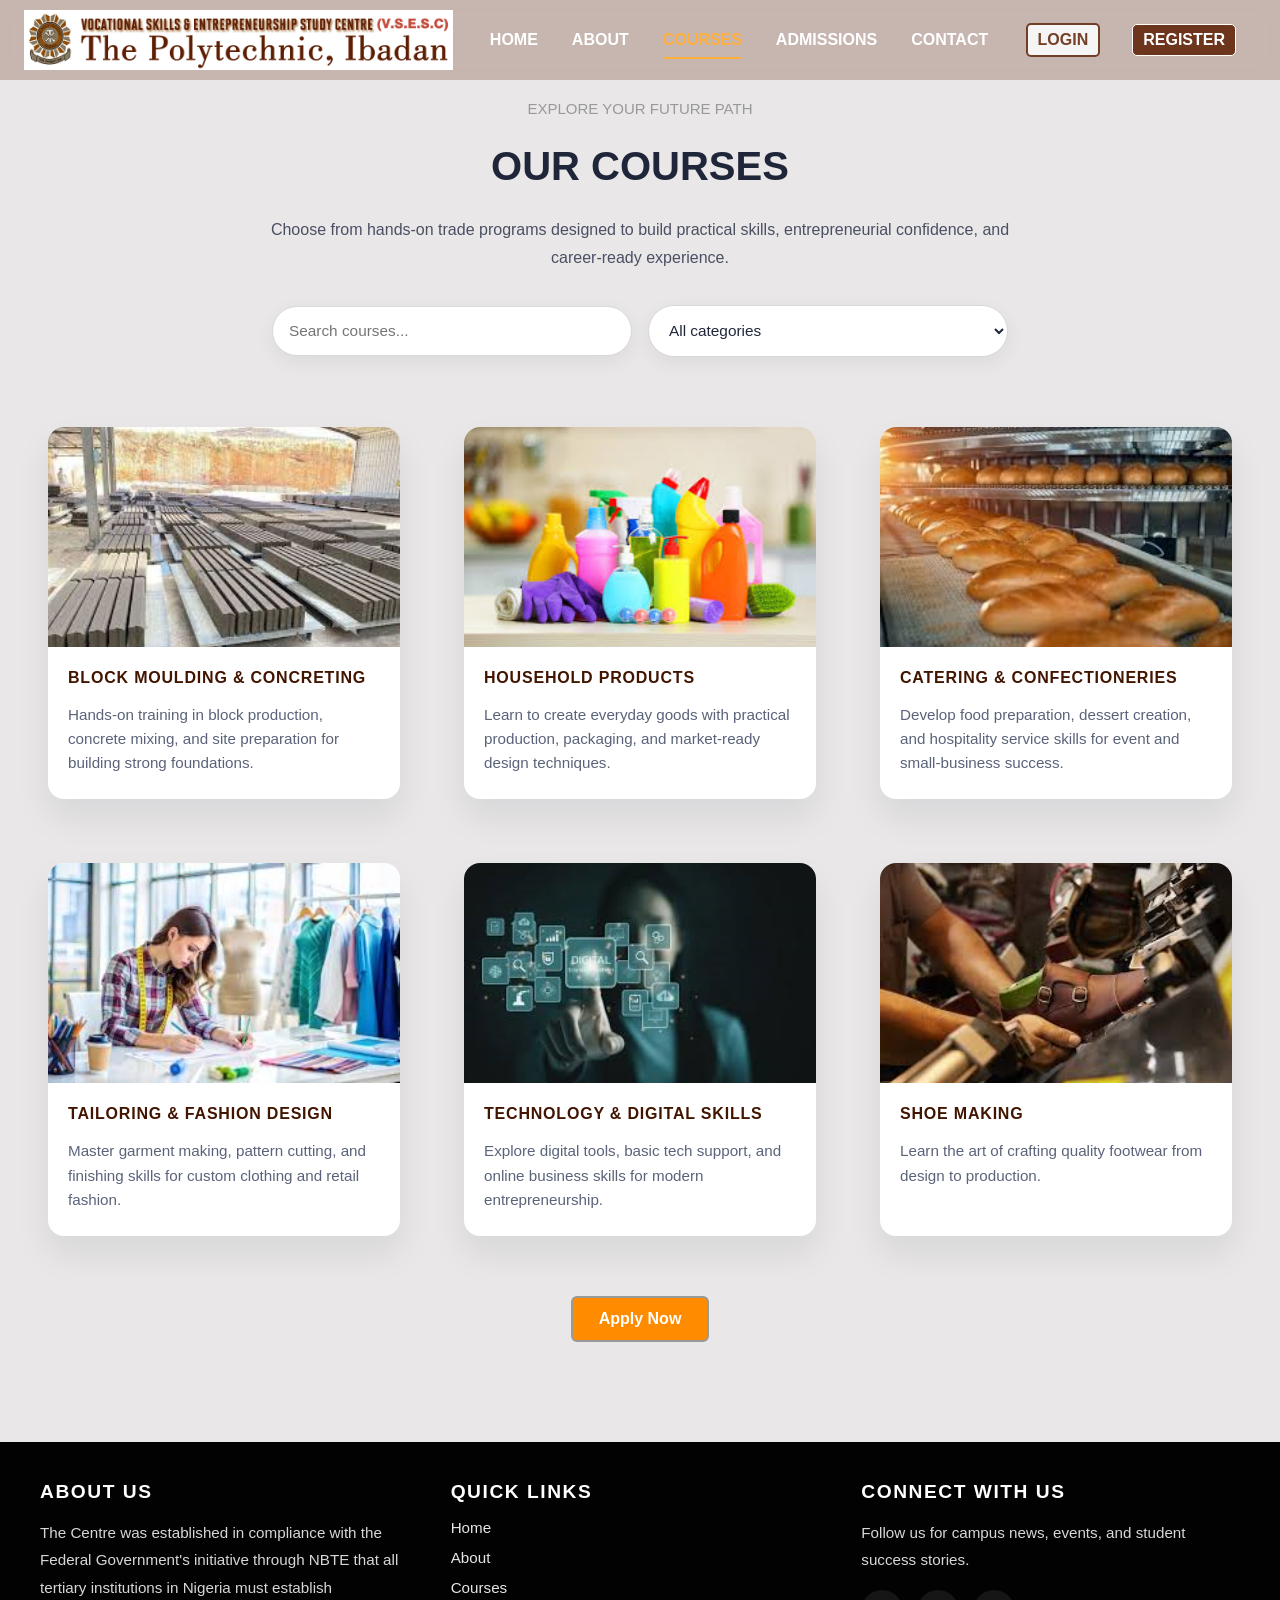
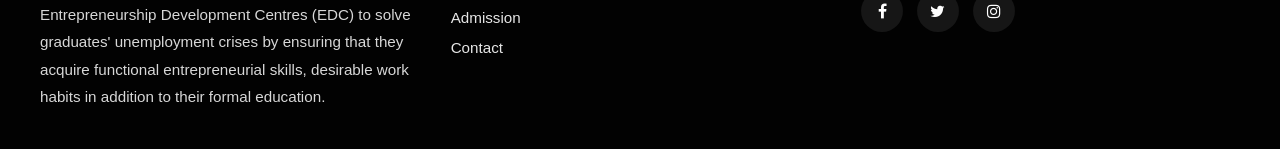
==== courses.html @ 079bf259 "update" ====
<!DOCTYPE html>
<html lang="en">
<head>
    <meta charset="UTF-8">
    <meta name="viewport" content="width=device-width, initial-scale=1.0">
    <title>Courses - The Polytechnic Ibadan</title>
    <link rel="stylesheet" href="index.css">
    <link rel="icon" type="image/png" href="Image/Poly Logo.png">
    <link rel="stylesheet" href="https://cdnjs.cloudflare.com/ajax/libs/font-awesome/4.7.0/css/font-awesome.min.css">
</head>
<body>
    <header>
        <div class="nav_bar">
            <div class="logo">
                <img src="Image/VSESC logo.png" alt="VSESC logo" onerror="this.style.display='none'" />
            </div>

            <nav class="mid_nav" aria-label="Primary navigation">
                <a href="index.html">Home</a>
                <a href="index.html#about">About</a>
                <a href="courses.html" aria-current="page">Courses</a>
                <a href="index.html#admission">Admissions</a>
                <a href="index.html#contact">Contact</a>
            </nav>

            <div class="nav-actions">
                <a href="login.html" class="lg_btn">Login</a>
                <a href="register.html" class="rg_btn">Register</a>
                <button class="nav-toggle" type="button" aria-label="Toggle menu" aria-expanded="false" aria-controls="mobile-menu">
                    <span class="bar"></span>
                    <span class="bar"></span>
                    <span class="bar"></span>
                </button>
            </div>
        </div>

        <div id="mobile-menu" class="mobile-menu" hidden aria-hidden="true">
            <a href="index.html#home">Home</a>
            <a href="index.html#about">About</a>
            <a href="courses.html" aria-current="page">Courses</a>
            <a href="index.html#admission">Admissions</a>
            <a href="index.html#contact">Contact</a>
            <div class="menu-actions">
                <a href="login.html" class="lg_btn">Login</a>
                <a href="register.html" class="rg_btn">Register</a>
            </div>
        </div>
    </header>

    <main class="mid_sec" id="courses" aria-label="Courses page">
        <div class="way_learn">EXPLORE YOUR FUTURE PATH</div>
        <h1 class="our-courses-text">OUR COURSES</h1>
        <p class="page-intro">Choose from hands-on trade programs designed to build practical skills, entrepreneurial confidence, and career-ready experience.</p>

        <div class="course-toolbar">
            <div class="tool-group">
                <input id="courseSearch" type="search" placeholder="Search courses..." aria-label="Search courses" />
            </div>
            <div class="tool-group">
                <select id="courseCategory" aria-label="Filter by category">
                    <option value="">All categories</option>
                    <option>Construction</option>
                    <option>Hospitality</option>
                    <option>Production</option>
                    <option>Digital Skills</option>
                </select>
            </div>
        </div>

        <div class="courses course-grid">
            <article class="card">
                <a href="#" class="card-link" aria-label="Block Moulding and Concreting course">
                    <img src="Image/Block 1.png" class="card-img-top" loading="lazy" alt="Block moulding and concreting training session" />
                    <div class="card-body">
                        <h3 class="card-title">Block Moulding & Concreting</h3>
                        <p class="card-description">Hands-on training in block production, concrete mixing, and site preparation for building strong foundations.</p>
                    </div>
                </a>
            </article>

            <article class="card">
                <a href="#" class="card-link" aria-label="Household Products course">
                    <img src="Image/Household 3.png" class="card-img-top" loading="lazy" alt="Household products training and production" />
                    <div class="card-body">
                        <h3 class="card-title">Household Products</h3>
                        <p class="card-description">Learn to create everyday goods with practical production, packaging, and market-ready design techniques.</p>
                    </div>
                </a>
            </article>

            <article class="card">
                <a href="#" class="card-link" aria-label="Catering and Confectioneries course">
                    <img src="Image/Cake 4.png" class="card-img-top" loading="lazy" alt="Catering and confectioneries practical class" />
                    <div class="card-body">
                        <h3 class="card-title">Catering & Confectioneries</h3>
                        <p class="card-description">Develop food preparation, dessert creation, and hospitality service skills for event and small-business success.</p>
                    </div>
                </a>
            </article>

            <article class="card">
                <a href="#" class="card-link" aria-label="Tailoring and Fashion Design course">
                    <img src="Image/Fashion 2.png" class="card-img-top" loading="lazy" alt="Tailoring and fashion design class" />
                    <div class="card-body">
                        <h3 class="card-title">Tailoring & Fashion Design</h3>
                        <p class="card-description">Master garment making, pattern cutting, and finishing skills for custom clothing and retail fashion.</p>
                    </div>
                </a>
            </article>

            <article class="card">
                <a href="#" class="card-link" aria-label="Technology and Digital Skills course">
                    <img src="Image/Digital skill.png" class="card-img-top" loading="lazy" alt="Technology classroom" />
                    <div class="card-body">
                        <h3 class="card-title">Technology & Digital Skills</h3>
                        <p class="card-description">Explore digital tools, basic tech support, and online business skills for modern entrepreneurship.</p>
                    </div>
                </a>
            </article>

            <article class="card">
                <a href="#" class="card-link" aria-label="Shoe Making">
                    <img src="Image/Shoe making.png" class="card-img-top" loading="lazy" alt="Students working together" />
                    <div class="card-body">
                        <h3 class="card-title">Shoe Making</h3>
                        <p class="card-description">Learn the art of crafting quality footwear from design to production.</p>
                    </div>
                </a>
            </article>
        </div>

        <div class="button-wrapper">
            <a href="register.html" class="btn-course" aria-label="Register for a course">Apply Now</a>
        </div>
    </main>

    <footer class="footer">
        <div class="footer-inner">
            <div class="footer-col footer-about">
                <h3>About us</h3>
                <p>The Centre was established in compliance with the Federal Government's initiative through NBTE that all tertiary institutions in Nigeria must establish Entrepreneurship Development Centres (EDC) to solve graduates' unemployment crises by ensuring that they acquire functional entrepreneurial skills, desirable work habits in addition to their formal education.</p>
            </div>
            <div class="footer-col footer-links">
                <h3>Quick Links</h3>
                <ul>
                    <li><a href="index.html#home">Home</a></li>
                    <li><a href="index.html#about">About</a></li>
                    <li><a href="courses.html">Courses</a></li>
                    <li><a href="index.html#admission">Admission</a></li>
                    <li><a href="index.html#contact">Contact</a></li>
                </ul>
            </div>
            <div class="footer-col footer-social">
                <h3>Connect With Us</h3>
                <p>Follow us for campus news, events, and student success stories.</p>
                <ul class="social-links">
                    <li><a href="#" aria-label="Facebook"><i class="fa fa-facebook" aria-hidden="true"></i></a></li>
                    <li><a href="#" aria-label="Twitter"><i class="fa fa-twitter" aria-hidden="true"></i></a></li>
                    <li><a href="#" aria-label="Instagram"><i class="fa fa-instagram" aria-hidden="true"></i></a></li>
                </ul>
            </div>
        </div>
    </footer>

    <script>
        const menuButton = document.querySelector('.nav-toggle');
        const mobileMenu = document.querySelector('#mobile-menu');
        menuButton.addEventListener('click', () => {
            const isOpen = mobileMenu.classList.toggle('open');
            mobileMenu.hidden = !isOpen;
            menuButton.setAttribute('aria-expanded', String(isOpen));
            mobileMenu.setAttribute('aria-hidden', String(!isOpen));
        });
    </script>
</body>
</html>
---- index.css ----
﻿body {
    z-index: 0;
    margin: 0;
    padding: 0;
    font-family: 'Segoe UI', Tahoma, Geneva, Verdana, sans-serif;
}
.hero .hero-caption {
    position: absolute;
    inset: 0;
    width: 100%;
    padding: clamp(1rem, 4vw, 2rem);
    box-sizing: border-box;
    display: flex;
    align-items: center;
    justify-content: center;
    text-align: center;
    pointer-events: none;
}
.hero .hero-caption-inner {
    max-width: min(95vw, 900px);
    width: 100%;
    padding: clamp(1.25rem, 3vw, 2.5rem);
    box-sizing: border-box;
    background-color: rgba(8, 12, 20, 0.72);
    border-radius: 20px;
    backdrop-filter: blur(10px);
    color: white;
    box-shadow: 0 22px 60px rgba(0, 0, 0, 0.35);
    pointer-events: auto;
}
.hero .top,
.hero .text {
    color: white;
    text-shadow: 0 1px 12px rgba(0, 0, 0, 0.55);
}
.hero .top {
    text-transform: uppercase;
    letter-spacing: 0.04em;
    font-size: clamp(2.4rem, 4vw, 4.8rem);
    line-height: 1.05;
}
.hero .text {
    line-height: 1.8;
    font-size: clamp(1rem, 1.8vw, 1.35rem);
}
.nav_bar {
    backdrop-filter: blur(10px);
    -webkit-backdrop-filter: blur(10px);
    min-height: 80px;
    background-color: rgba(94, 30, 3, 0.24);
    display: flex;
    align-items: center;
    justify-content: space-between;
    gap: 1rem;
    position: fixed;
    top: 0;
    width: 100%;
    padding: 0 1.5rem;
    z-index: 1000;
    animation: slideDown 0.8s ease-out forwards;
    box-sizing: border-box;
}
@keyframes slideDown  {
        from {
            transform: translateY(-100%);
        }
        to {
            transform: translateY(0)
        }
    } 
.logo {
    display: flex;
    align-items: center;
    justify-content: flex-start;
}
.logo img {
    max-height: 60px;
    width: auto;
    max-width: 100%;
    display: block;
}
.mid_nav {
    display: flex;
    align-items: center;
    justify-content: center;
    gap: 18px;
    flex: 1 1 auto;
}
.mid_nav a {
    color: white;
    text-decoration: none;
    margin: 0 8px;
    text-transform: uppercase;
    font-weight: 600;
    position: relative;
    display: inline-block;
    white-space: nowrap;
}
.mid_nav a::after {
    background-color: #5e1e03d9;
    content: '';
    position: absolute;
    left: 0;
    bottom: -10px;
    width: 0;
    height: 2px;
    transition: width 0.3s ease-in-out;
}
.mid_nav a:hover::after {
    width: 100%;
}
.nav-actions {
    display: flex;
    align-items: center;
    gap: 0.75rem;
}
.nav-toggle {
    display: none;
    flex-direction: column;
    justify-content: space-between;
    width: 34px;
    height: 24px;
    background: transparent;
    border: none;
    cursor: pointer;
    padding: 0;
}
.nav-toggle .bar {
    display: block;
    width: 100%;
    height: 3px;
    border-radius: 3px;
    background: white;
}
.mobile-menu {
    display: flex;
    flex-direction: column;
    gap: 0.75rem;
    position: fixed;
    inset: 80px 0 0 0;
    background: rgba(9, 18, 33, 0.95);
    padding: 1rem 1.5rem;
    z-index: 999;
    transition: transform 0.25s ease, opacity 0.25s ease;
    opacity: 0;
    visibility: hidden;
    pointer-events: none;
    transform: translateY(-100%);
}
.mobile-menu.open {
    opacity: 1;
    visibility: visible;
    pointer-events: auto;
    transform: translateY(0);
}
.mobile-menu a {
    color: white;
    text-decoration: none;
    font-size: 1rem;
    padding: 0.75rem 0;
    border-bottom: 1px solid rgba(255,255,255,0.12);
}
.mobile-menu .menu-actions {
    display: flex;
    justify-content: stretch;
    gap: 0.75rem;
    flex-wrap: wrap;
}
.rg_btn {
    background-color: #5e1e03d9;
    border: 1px solid white;
    color: white;
    padding: 6px 10px;
    margin-right: 20px;
    cursor: pointer;
    border-radius: 5px;
    text-transform: uppercase;
    font-weight: 600;
    text-decoration: none;
}
.rg_btn:hover {
    background-color: #421501;
    border: 1px solid #421501;
    text-decoration: none;
}
.lg_btn {
    border: 2px solid #5e1e03d9;
    color: #5e1e03d9;
    padding: 6px 10px;
    margin-right: 20px;
    cursor: pointer;
    border-radius: 5px;
    text-transform: uppercase;
    font-weight: 600;
    text-decoration: none;
    background-color: whitesmoke;
}
.lg_btn:hover {
    background-color: #5e1e03d9;
    color: white;
    border: 2px solid white;
    text-decoration: none;
}
@media (max-width: 900px) {
    .mid_nav {
        display: none;
    }
    .nav-toggle {
        display: flex;
    }
    .nav-actions {
        gap: 0.5rem;
    }
    .nav-actions .rg_btn,
    .nav-actions .lg_btn {
        display: none;
    }
}
@media (max-width: 680px) {
    .nav_bar {
        flex-wrap: wrap;
        align-items: flex-start;
        padding: 0.75rem 1rem;
        min-height: auto;
    }
    .logo {
        width: 100%;
        margin-bottom: 0.5rem;
    }
    .logo img {
        max-height: 50px;
    }
    .nav-actions {
        width: 100%;
        justify-content: space-between;
        flex-wrap: wrap;
        gap: 0.5rem;
    }
    .mobile-menu {
        inset: 70px 0 0 0;
        padding: 1rem;
    }
    .mobile-menu .menu-actions {
        flex-direction: column;
        align-items: stretch;
    }
    .mobile-menu .rg_btn,
    .mobile-menu .lg_btn {
        width: 100%;
    }
}
@media (max-width: 540px) {
    .nav-actions {
        flex-direction: column;
        align-items: stretch;
    }
    .mobile-menu {
        padding: 1rem 0.75rem;
    }
}
.hero {
    position: relative;
    min-height: 100vh;
    overflow: hidden;
}
.hero .carousel-item img {
    min-height: 100vh;
    width: 100%;
    object-fit: cover;
}

/* Ensure videos fill the hero area and scale cleanly */
.hero .carousel-item video {
    width: 100%;
    height: 100vh;
    object-fit: cover;
    display: block;
}
.top {
    color: white;
    font-size: 50px;
    font-weight: bold;
    animation: slide 10s infinite;
}
.text {
    color: white;
    font-size: 15px;
    font-weight: 500;
    margin-top: 20px;
    animation: slide 10s infinite;
}

@keyframes slide {
  0% { transform: translateY(0); }
    50% { transform: translateY(-20px); }     
  100% { transform: translateY(0); }
}

@media (max-width: 900px) {
    .hero {
        min-height: 90vh;
    }
    .hero .hero-caption {
        padding: clamp(1rem, 3vw, 1.5rem);
    }
    .hero .hero-caption-inner {
        padding: clamp(1.5rem, 3vw, 2rem);
    }
    .hero .top {
        font-size: clamp(3rem, 5vw, 4.2rem);
    }
    .hero .text {
        font-size: clamp(1rem, 1.8vw, 1.15rem);
    }
}

@media (max-width: 680px) {
    .hero {
        min-height: 75vh;
    }
    .hero .hero-caption {
        padding: 0.75rem;
    }
    .hero .hero-caption-inner {
        padding: 1.5rem 1.25rem;
        background-color: rgba(8, 12, 20, 0.78);
        border-radius: 16px;
    }
    .hero .carousel-item video {
        height: 75vh;
    }
    .hero .top {
        font-size: clamp(2.4rem, 7vw, 3.2rem);
    }
    .hero .text {
        font-size: clamp(0.95rem, 2vw, 1.05rem);
        max-width: 100%;
        text-align: center;
        margin: 1rem auto 0;
    }
}

@media (max-width: 540px) {
    .hero {
        min-height: 65vh;
    }
    .hero .hero-caption-inner {
        padding: 1.25rem 1rem;
        border-radius: 14px;
        background-color: rgba(8, 12, 20, 0.85);
    }
    .hero .carousel-item video {
        height: 65vh;
    }
    .hero .top {
        font-size: clamp(2.2rem, 8vw, 2.6rem);
        line-height: 1.05;
    }
    .hero .text {
        font-size: clamp(0.95rem, 2.5vw, 1rem);
        max-width: 100%;
        margin: 1rem auto 0;
    }
    .hero .hero-caption {
        align-items: flex-end;
    }
}
.mid_sec {
    min-height: auto;
    background-color: rgb(233, 231, 231);
    padding: clamp(2rem, 5vw, 3.75rem) clamp(0.75rem, 3vw, 1.25rem);
}
.our-courses-text {
    text-align: center;
    font-size: 40px;
    font-weight: bold;
    color: #20263a;
}
.way_learn {
    padding-top: 40px;
    text-align: center;
    font-size: 15px;
    font-weight: 500;
    color: rgb(153, 153, 153);
}
.way_learn_1 {
    text-align: center;
    font-size: 15px;
    font-weight: 500;
    color: rgb(27, 26, 26);
}
.page-intro {
    max-width: 760px;
    margin: 0.75rem auto 2rem;
    color: #4a4f63;
    font-size: 1rem;
    line-height: 1.8;
    text-align: center;
}
.course-toolbar {
    display: flex;
    align-items: center;
    justify-content: center;
    gap: 1rem;
    flex-wrap: wrap;
    max-width: 1000px;
    margin: 0 auto 2rem;
    padding: 0 1rem;
}
.course-toolbar .tool-group {
    flex: 1 1 240px;
    min-width: 220px;
    max-width: 360px;
    width: 100%;
}
.course-toolbar input,
.course-toolbar select {
    width: 100%;
    padding: 0.95rem 1rem;
    border-radius: 999px;
    border: 1px solid #d8d8d8;
    background-color: #fff;
    color: #20263a;
    font-size: 0.96rem;
    outline: none;
    box-shadow: 0 6px 20px rgba(15, 25, 45, 0.06);
    transition: border-color 0.2s ease, box-shadow 0.2s ease;
}
.course-toolbar input:focus,
.course-toolbar select:focus {
    border-color: #5e1e03d9;
    box-shadow: 0 10px 25px rgba(94, 30, 3, 0.12);
}
.course-grid {
    display: grid;
    grid-template-columns: repeat(3, minmax(0, 1fr));
    gap: 1rem;
    justify-items: center;
    width: 100%;
}
@media (max-width: 980px) {
    .course-grid {
        grid-template-columns: repeat(2, minmax(0, 1fr));
    }
}
@media (max-width: 680px) {
    .course-grid {
        grid-template-columns: 1fr;
    }
}
.mid_nav a[aria-current="page"],
.mid_nav a.active {
    color: #ffb03b;
}
.mid_nav a[aria-current="page"]::after {
    width: 100%;
    background-color: #ffb03b;
}
.courses {
    display: flex;
    justify-content: center;
    gap: 1.5rem;
    flex-wrap: wrap;
    margin-top: 50px;
    padding-bottom: 40px;
}
.card {
    width: 22rem;
    display: flex;
    flex-direction: column;
    overflow: hidden;
    border-radius: 16px;
    margin: 20px;
    background-color: white;
    box-shadow: 0 18px 35px rgba(15, 25, 45, 0.08);
    transition: transform 0.25s ease, box-shadow 0.25s ease;
}
.card-link {
    display: block;
    color: inherit;
    text-decoration: none;
    min-height: 100%;
}
.card:hover {
    transform: translateY(-4px);
    box-shadow: 0 24px 45px rgba(15, 25, 45, 0.14);
}
.card-img-top {
    width: 100%;
    height: 220px;
    object-fit: cover;
    display: block;
    transition: transform 0.35s ease, opacity 0.35s ease;
}
.card-link:hover .card-img-top {
    transform: scale(1.05);
}
.card-body {
    padding: 1.25rem 1.25rem 1.5rem;
}
.card-title {
    margin: 0;
    color: #421501;
    text-transform: uppercase;
    font-size: 1rem;
    letter-spacing: 0.05em;
    line-height: 1.4;
}
.card-description {
    margin: 0.85rem 0 0;
    color: #5b637a;
    font-size: 0.95rem;
    line-height: 1.6;
}
.card-link:focus-visible {
    outline: 3px solid rgba(255, 140, 0, 0.8);
    outline-offset: 4px;
}
.button-wrapper {
    display: flex;
    justify-content: center;
    padding-bottom: 40px;
}
.btn-course {
    display: inline-flex;
    padding: 12px 26px;
    background-color: rgb(255, 140, 0);
    color: #ffffff;
    text-decoration: none;
    border-radius: 6px;
    font-weight: bold;
    border: 2px solid rgb(153, 153, 153);
    transition: background-color 0.25s ease, color 0.25s ease, transform 0.25s ease;
}
.btn-course:hover {
    background-color: white;
    color: rgb(100, 100, 100);
    transform: translateY(-1px);
    background-color: rgb(200, 233, 247);
}
.campus-tour {
    min-height: auto;
    background-color: whitesmoke;
    padding: clamp(2rem, 5vw, 3.75rem) clamp(0.75rem, 3vw, 1.25rem);
    display: flex;
    flex-direction: column;
    align-items: center;
    justify-content: center;
    overflow: hidden;
    width: 100%;
    box-sizing: border-box;
}

/* Infinite horizontal campus gallery marquee */
.campus-gallery-marquee {
    --marquee-gap: clamp(0.65rem, 2vw, 1.5rem);
    --marquee-item-width: clamp(11rem, 22vw, 20rem);
    --marquee-duration: 55s;
    --marquee-fade: clamp(1rem, 4vw, 3.5rem);

    width: 100%;
    max-width: 100vw;
    margin-top: clamp(1.5rem, 4vw, 3.125rem);
    padding-bottom: clamp(1.5rem, 4vw, 3.75rem);
    overflow: hidden;
    -webkit-mask-image: linear-gradient(
        to right,
        transparent,
        #000 var(--marquee-fade),
        #000 calc(100% - var(--marquee-fade)),
        transparent
    );
    mask-image: linear-gradient(
        to right,
        transparent,
        #000 var(--marquee-fade),
        #000 calc(100% - var(--marquee-fade)),
        transparent
    );
}

.campus-gallery-track {
    display: flex;
    width: max-content;
    animation: campus-gallery-scroll var(--marquee-duration) linear infinite;
    will-change: transform;
}

.campus-gallery-marquee:hover .campus-gallery-track {
    animation-play-state: paused;
    cursor: pointer;
}

.campus-gallery-item:hover img {
    transform: scale(1.08);
}

.campus-gallery-group {
    display: flex;
    align-items: stretch;
    gap: var(--marquee-gap);
    padding-right: var(--marquee-gap);
    flex-shrink: 0;
}

.campus-gallery-item {
    flex: 0 0 var(--marquee-item-width);
    width: var(--marquee-item-width);
    margin: 0;
    aspect-ratio: 4 / 3;
    border-radius: clamp(0.625rem, 1.5vw, 1rem);
    overflow: hidden;
    background-color: #fff;
    box-shadow: 0 12px 28px rgba(15, 25, 45, 0.1);
}

.campus-gallery-item img {
    width: 100%;
    height: 100%;
    object-fit: cover;
    display: block;
    transition: transform 0.4s ease;
}

@keyframes campus-gallery-scroll {
    from {
        transform: translateX(0);
    }
    to {
        transform: translateX(-50%);
    }
}

@media (max-width: 768px) {
    .campus-gallery-marquee {
        --marquee-duration: 42s;
        --marquee-fade: clamp(0.5rem, 3vw, 1.5rem);
    }

    .campus-tour .our-cities-text {
        font-size: clamp(1.5rem, 6vw, 2rem);
    }
}

@media (max-width: 540px) {
    .campus-gallery-marquee {
        --marquee-item-width: clamp(9.5rem, 72vw, 14rem);
        --marquee-duration: 36s;
        --marquee-gap: 0.65rem;
    }

    .campus-tour .our-cities-text {
        font-size: clamp(1.35rem, 7vw, 1.75rem);
    }

    .campus-tour .way_learn {
        font-size: clamp(0.8rem, 3.5vw, 0.9375rem);
        padding-top: clamp(1.25rem, 4vw, 2.5rem);
    }
}

@media (max-width: 380px) {
    .campus-gallery-marquee {
        --marquee-item-width: min(82vw, 13.5rem);
        --marquee-duration: 32s;
    }
}

@media (prefers-reduced-motion: reduce) {
    .campus-gallery-track {
        animation: none;
        flex-wrap: wrap;
        width: 100%;
        max-width: 1400px;
        margin-inline: auto;
        justify-content: center;
        gap: var(--marquee-gap);
    }

    .campus-gallery-marquee {
        -webkit-mask-image: none;
        mask-image: none;
    }

    .campus-gallery-group[aria-hidden="true"] {
        display: none;
    }

    .campus-gallery-group {
        flex-wrap: wrap;
        justify-content: center;
        padding-right: 0;
    }
}
.footer {
    min-height: auto;
    background-color: #020202;
    color: #f7f7f7;
    padding: clamp(2rem, 3vw, 3.5rem) 1.5rem;
}
.footer-inner {
    display: grid;
    grid-template-columns: repeat(3, minmax(220px, 1fr));
    gap: clamp(1.5rem, 2.5vw, 3rem);
    max-width: 1200px;
    margin: 0 auto;
}
.footer-col h3 {
    margin: 0 0 1rem;
    font-size: 1.2rem;
    text-transform: uppercase;
    letter-spacing: 0.08em;
    color: #fff;
}
.footer-col p {
    margin: 0;
    line-height: 1.8;
    color: #d7d7d7;
    font-size: 0.95rem;
}
.footer-links ul,
.social-links {
    list-style: none;
    padding: 0;
    margin: 0;
}
.footer-links ul li {
    margin-bottom: 0.75rem;
}
.footer-links a {
    color: #e6e6e6;
    text-decoration: none;
    transition: color 0.2s ease;
    font-size: 0.95rem;
}
.footer-links a:hover,
.footer-links a:focus-visible {
    color: #ffb03b;
}
.social-links {
    display: flex;
    gap: 0.85rem;
    margin-top: 1rem;
}
.social-links li {
    display: inline-flex;
}
.social-links a {
    display: inline-flex;
    align-items: center;
    justify-content: center;
    width: 42px;
    height: 42px;
    border-radius: 50%;
    background: rgba(255, 255, 255, 0.08);
    color: #fff;
    text-decoration: none;
    transition: background-color 0.2s ease, color 0.2s ease, transform 0.2s ease;
}
.social-links a:hover,
.social-links a:focus-visible {
    background: #ffb03b;
    color: #111;
    transform: translateY(-2px);
}
@media (max-width: 900px) {
    .footer-inner {
        grid-template-columns: repeat(2, minmax(220px, 1fr));
    }
}
@media (max-width: 640px) {
    .footer-inner {
        grid-template-columns: 1fr;
    }
    .footer {
        padding: 2rem 1rem;
    }
}
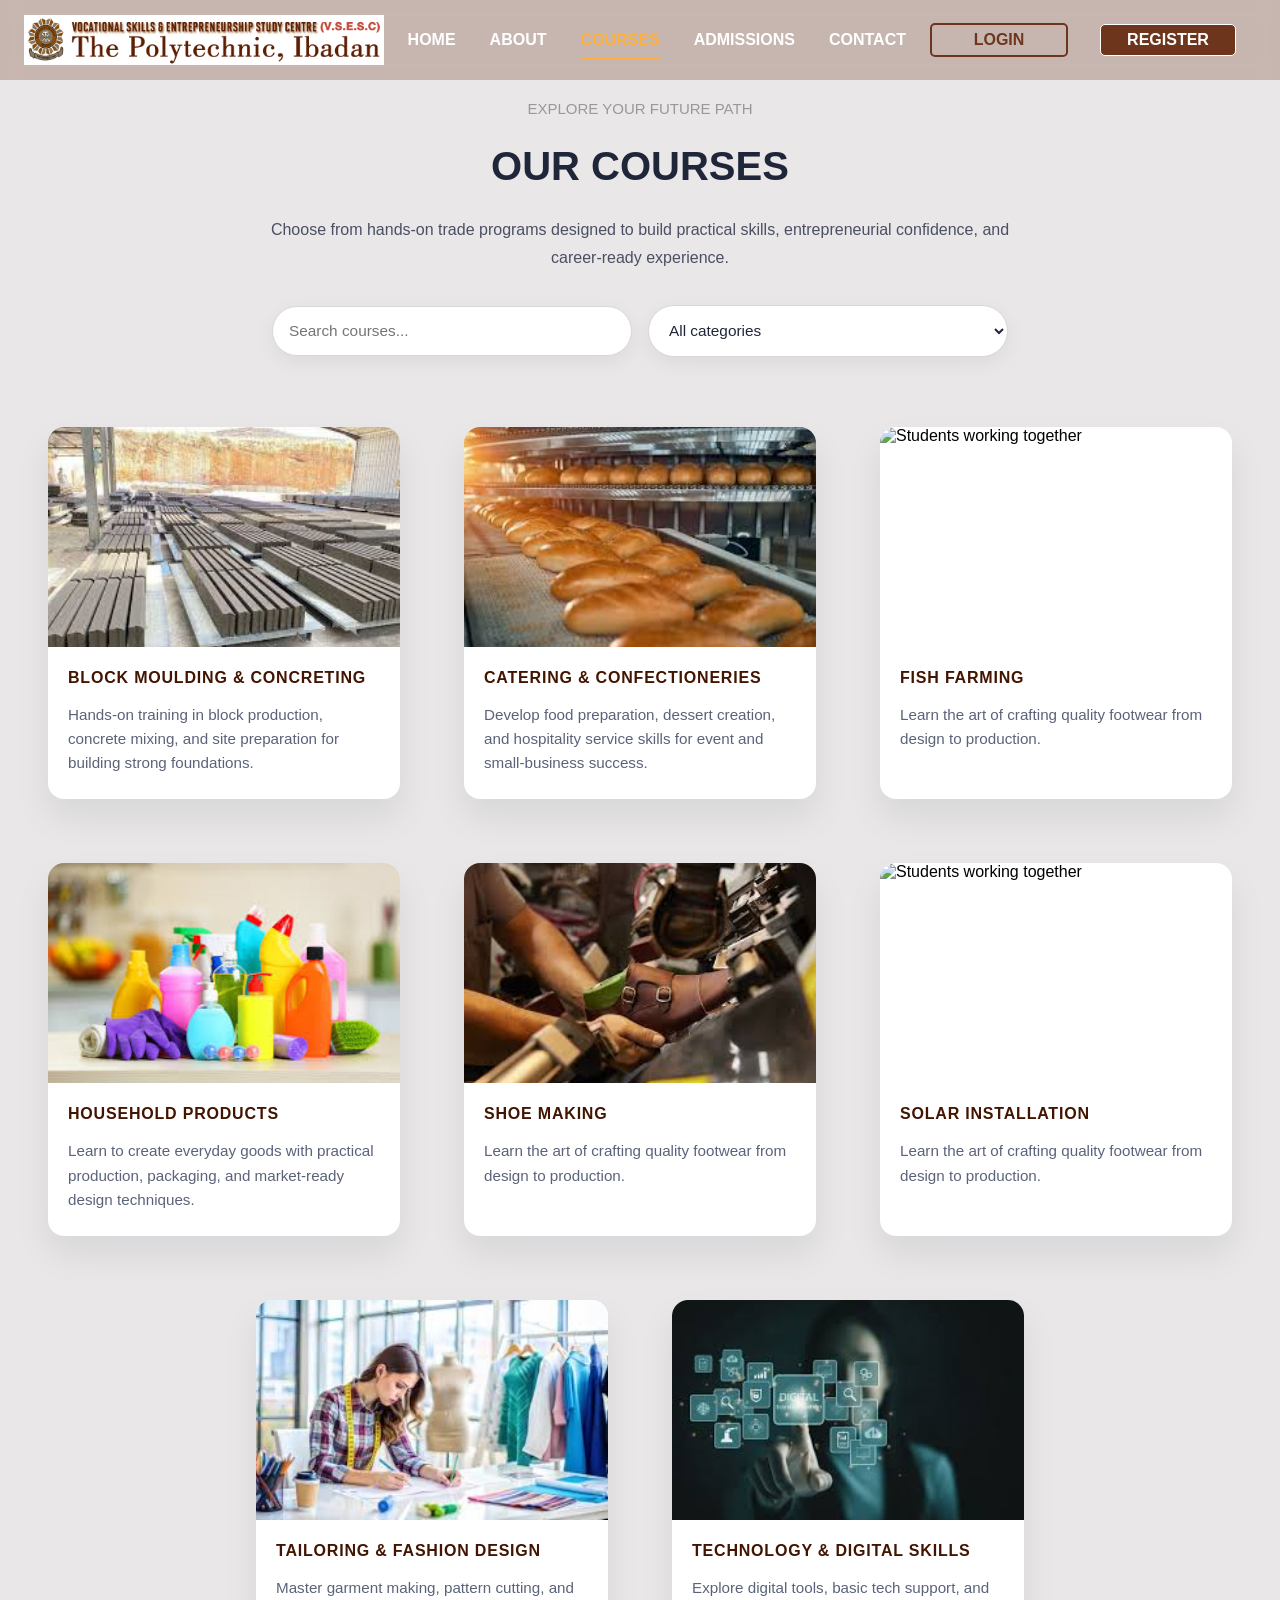
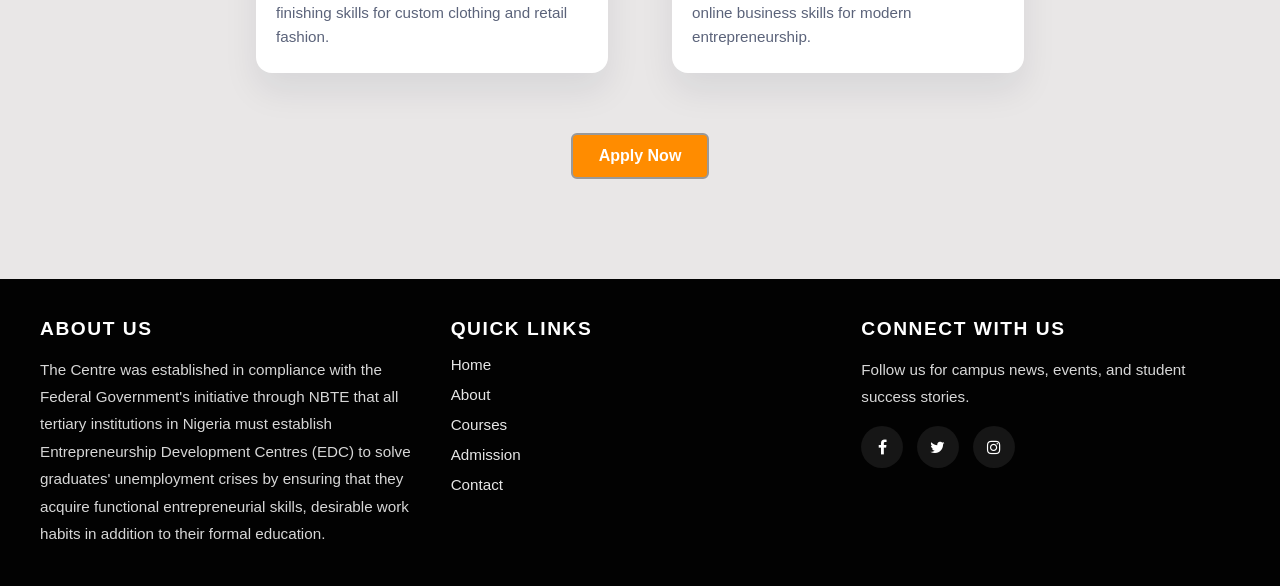
==== commit 2a2e76f5: "Update" ====
--- a/courses.html
+++ b/courses.html
@@ -79,6 +79,26 @@
             </article>
 
             <article class="card">
+                <a href="#" class="card-link" aria-label="Catering and Confectioneries course">
+                    <img src="Image/Cake 4.png" class="card-img-top" loading="lazy" alt="Catering and confectioneries practical class" />
+                    <div class="card-body">
+                        <h3 class="card-title">Catering & Confectioneries</h3>
+                        <p class="card-description">Develop food preparation, dessert creation, and hospitality service skills for event and small-business success.</p>
+                    </div>
+                </a>
+            </article>
+
+            <article class="card">
+                <a href="#" class="card-link" aria-label="Shoe Making">
+                    <img src="Image/" class="card-img-top" loading="lazy" alt="Students working together" />
+                    <div class="card-body">
+                        <h3 class="card-title">Fish Farming</h3>
+                        <p class="card-description">Learn the art of crafting quality footwear from design to production.</p>
+                    </div>
+                </a>
+            </article>
+
+            <article class="card">
                 <a href="#" class="card-link" aria-label="Household Products course">
                     <img src="Image/Household 3.png" class="card-img-top" loading="lazy" alt="Household products training and production" />
                     <div class="card-body">
@@ -89,11 +109,21 @@
             </article>
 
             <article class="card">
-                <a href="#" class="card-link" aria-label="Catering and Confectioneries course">
-                    <img src="Image/Cake 4.png" class="card-img-top" loading="lazy" alt="Catering and confectioneries practical class" />
+                <a href="#" class="card-link" aria-label="Shoe Making">
+                    <img src="Image/Shoe making.png" class="card-img-top" loading="lazy" alt="Students working together" />
                     <div class="card-body">
-                        <h3 class="card-title">Catering & Confectioneries</h3>
-                        <p class="card-description">Develop food preparation, dessert creation, and hospitality service skills for event and small-business success.</p>
+                        <h3 class="card-title">Shoe Making</h3>
+                        <p class="card-description">Learn the art of crafting quality footwear from design to production.</p>
+                    </div>
+                </a>
+            </article>
+
+            <article class="card">
+                <a href="#" class="card-link" aria-label="Shoe Making">
+                    <img src="Image/" class="card-img-top" loading="lazy" alt="Students working together" />
+                    <div class="card-body">
+                        <h3 class="card-title">Solar Installation</h3>
+                        <p class="card-description">Learn the art of crafting quality footwear from design to production.</p>
                     </div>
                 </a>
             </article>
@@ -118,15 +148,6 @@
                 </a>
             </article>
 
-            <article class="card">
-                <a href="#" class="card-link" aria-label="Shoe Making">
-                    <img src="Image/Shoe making.png" class="card-img-top" loading="lazy" alt="Students working together" />
-                    <div class="card-body">
-                        <h3 class="card-title">Shoe Making</h3>
-                        <p class="card-description">Learn the art of crafting quality footwear from design to production.</p>
-                    </div>
-                </a>
-            </article>
         </div>
 
         <div class="button-wrapper">
--- a/index.css
+++ b/index.css
@@ -170,13 +170,17 @@
     background-color: #5e1e03d9;
     border: 1px solid white;
     color: white;
-    padding: 6px 10px;
-    margin-right: 20px;
+    padding: 6px 12px;
+    margin-inline-end: 20px;
     cursor: pointer;
     border-radius: 5px;
     text-transform: uppercase;
     font-weight: 600;
     text-decoration: none;
+    display: inline-flex;
+    align-items: center;
+    justify-content: center;
+    min-width: 110px;
 }
 .rg_btn:hover {
     background-color: #421501;
@@ -186,14 +190,18 @@
 .lg_btn {
     border: 2px solid #5e1e03d9;
     color: #5e1e03d9;
-    padding: 6px 10px;
-    margin-right: 20px;
+    padding: 6px 12px;
+    margin-inline-end: 20px;
     cursor: pointer;
     border-radius: 5px;
     text-transform: uppercase;
     font-weight: 600;
     text-decoration: none;
-    background-color: whitesmoke;
+    background-color: transparent;
+    display: inline-flex;
+    align-items: center;
+    justify-content: center;
+    min-width: 110px;
 }
 .lg_btn:hover {
     background-color: #5e1e03d9;
@@ -247,6 +255,10 @@
     .mobile-menu .rg_btn,
     .mobile-menu .lg_btn {
         width: 100%;
+        display: inline-flex;
+        text-align: center;
+        align-items: center;
+        justify-content: center;
     }
 }
 @media (max-width: 540px) {
@@ -304,7 +316,7 @@
         padding: clamp(1rem, 3vw, 1.5rem);
     }
     .hero .hero-caption-inner {
-        padding: clamp(1.5rem, 3vw, 2rem);
+        padding: clamp(1.7rem, 3vw, 2rem);
     }
     .hero .top {
         font-size: clamp(3rem, 5vw, 4.2rem);
@@ -322,7 +334,7 @@
         padding: 0.75rem;
     }
     .hero .hero-caption-inner {
-        padding: 1.5rem 1.25rem;
+        padding: 1.8rem 1.25rem;
         background-color: rgba(8, 12, 20, 0.78);
         border-radius: 16px;
     }
@@ -342,7 +354,7 @@
 
 @media (max-width: 540px) {
     .hero {
-        min-height: 65vh;
+        min-height: 85vh;
     }
     .hero .hero-caption-inner {
         padding: 1.25rem 1rem;
@@ -350,7 +362,7 @@
         background-color: rgba(8, 12, 20, 0.85);
     }
     .hero .carousel-item video {
-        height: 65vh;
+        height: 85vh;
     }
     .hero .top {
         font-size: clamp(2.2rem, 8vw, 2.6rem);
@@ -365,6 +377,33 @@
         align-items: flex-end;
     }
 }
+
+@media (max-width: 390px) {
+    .hero {
+        min-height: 85vh;
+    }
+    .hero .hero-caption-inner {
+        padding: 1.25rem 1rem;
+        border-radius: 14px;
+        background-color: rgba(8, 12, 20, 0.85);
+    }
+    .hero .carousel-item video {
+        height: 85vh;
+    }
+    .hero .top {
+        font-size: clamp(2.2rem, 8vw, 2.6rem);
+        line-height: 1.05;
+    }
+    .hero .text {
+        font-size: clamp(0.95rem, 2.5vw, 1rem);
+        max-width: 100%;
+        margin: 1rem auto 0;
+    }
+    .hero .hero-caption {
+        align-items: flex-end;
+    }
+}
+
 .mid_sec {
     min-height: auto;
     background-color: rgb(233, 231, 231);
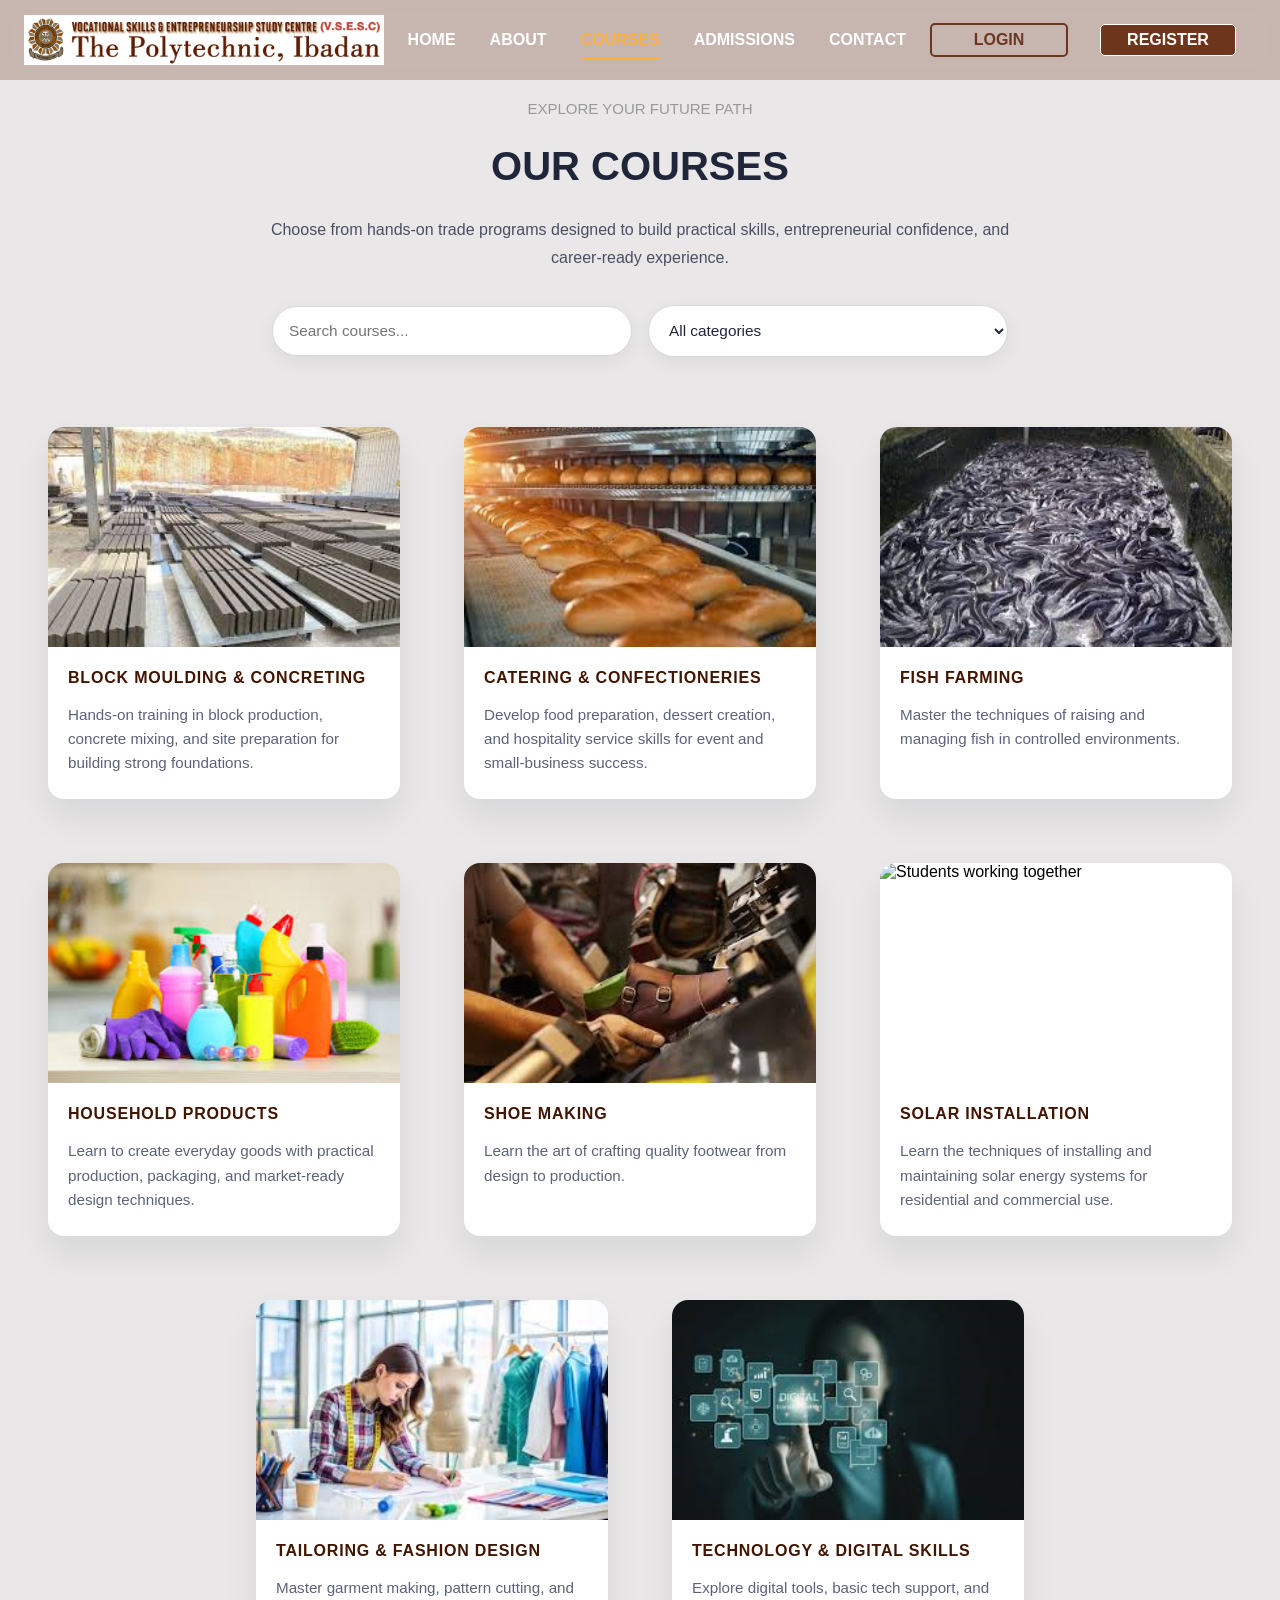
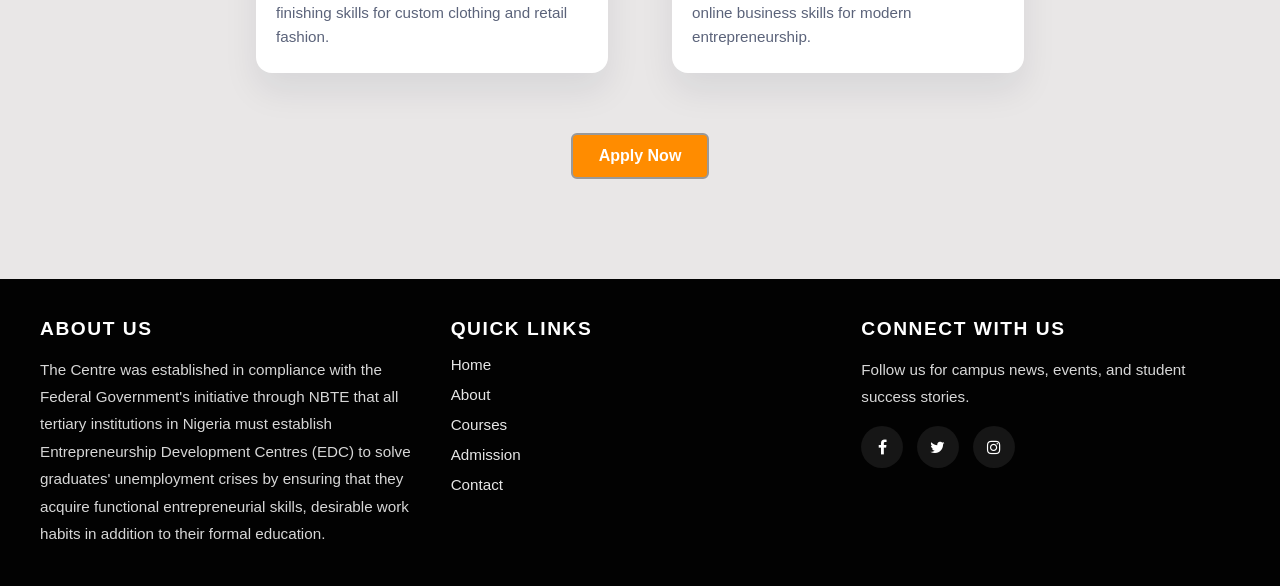
==== commit 289b614b: "Update" ====
--- a/courses.html
+++ b/courses.html
@@ -58,7 +58,7 @@
             </div>
             <div class="tool-group">
                 <select id="courseCategory" aria-label="Filter by category">
-                    <option value="">All categories</option>
+                    <option value=" ">All categories</option>
                     <option>Construction</option>
                     <option>Hospitality</option>
                     <option>Production</option>
@@ -89,11 +89,11 @@
             </article>
 
             <article class="card">
-                <a href="#" class="card-link" aria-label="Shoe Making">
-                    <img src="Image/" class="card-img-top" loading="lazy" alt="Students working together" />
+                <a href="#" class="card-link" aria-label="Fish Farming course">
+                    <img src="Image/Fish farming.png" class="card-img-top" loading="lazy" alt="Students working together" />
                     <div class="card-body">
                         <h3 class="card-title">Fish Farming</h3>
-                        <p class="card-description">Learn the art of crafting quality footwear from design to production.</p>
+                        <p class="card-description">Master the techniques of raising and managing fish in controlled environments.</p>
                     </div>
                 </a>
             </article>
@@ -109,7 +109,7 @@
             </article>
 
             <article class="card">
-                <a href="#" class="card-link" aria-label="Shoe Making">
+                <a href="#" class="card-link" aria-label="Shoe Making course">
                     <img src="Image/Shoe making.png" class="card-img-top" loading="lazy" alt="Students working together" />
                     <div class="card-body">
                         <h3 class="card-title">Shoe Making</h3>
@@ -119,11 +119,11 @@
             </article>
 
             <article class="card">
-                <a href="#" class="card-link" aria-label="Shoe Making">
-                    <img src="Image/" class="card-img-top" loading="lazy" alt="Students working together" />
+                <a href="#" class="card-link" aria-label="Solar Installation course">
+                    <img src="Image/Solar installation.png" class="card-img-top" loading="lazy" alt="Students working together" />
                     <div class="card-body">
                         <h3 class="card-title">Solar Installation</h3>
-                        <p class="card-description">Learn the art of crafting quality footwear from design to production.</p>
+                        <p class="card-description">Learn the techniques of installing and maintaining solar energy systems for residential and commercial use.</p>
                     </div>
                 </a>
             </article>
